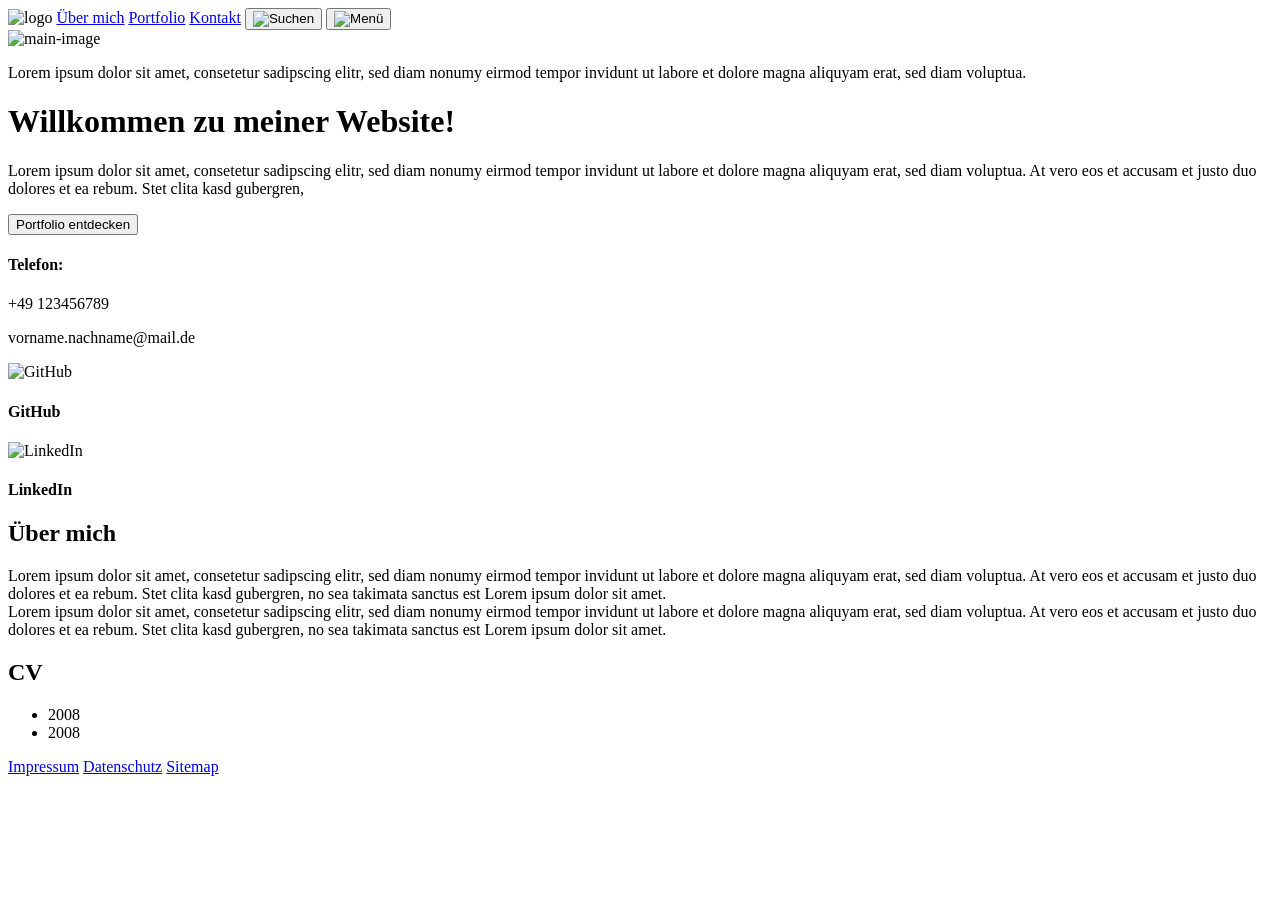
==== index.html @ ef8e137d "Add Website-Files" ====
<!doctype html>
<html lang="de">
  <head>
    <meta charset="UTF-8" />
    <meta name="viewport" content="width=device-width, initial-scale=1.0" />
    <title>Document</title>
  </head>

  <body>
    <header>
      <nav>
        <img src="logo.svg" alt="logo" />
        <a href="ueber-mich">Über mich</a>
        <a href="portfolio">Portfolio</a>
        <a href="kontact">Kontakt</a>
        <button>
          <img src="suchen.svg" alt="Suchen" />
        </button>
        <button>
          <img src="menue.svg" alt="Menü" />
        </button>
      </nav>
    </header>

    <main>
      <div>
        <img src="main-image.svg" alt="main-image" />
        <p>
          Lorem ipsum dolor sit amet, consetetur sadipscing elitr, sed diam
          nonumy eirmod tempor invidunt ut labore et dolore magna aliquyam erat,
          sed diam voluptua.
        </p>
      </div>
      <div>
        <h1>Willkommen zu meiner Website!</h1>
        <p>
          Lorem ipsum dolor sit amet, consetetur sadipscing elitr, sed diam
          nonumy eirmod tempor invidunt ut labore et dolore magna aliquyam erat,
          sed diam voluptua. At vero eos et accusam et justo duo dolores et ea
          rebum. Stet clita kasd gubergren,
        </p>
        <button>
          <a href="portfolio"></a>
          Portfolio entdecken
        </button>
      </div>
    </main>

    <section>
      <div>
        <h4>Telefon:</h4>
        <p>+49 123456789</p>
      </div>
      <div>
        <p>vorname.nachname@mail.de</p>
      </div>
    </section>

    <section>
      <article>
        <img src="github.png" alt="GitHub" />
        <h4>GitHub</h4>
      </article>
      <article>
        <img src="LinkedIn.png" alt="LinkedIn" />
        <h4>LinkedIn</h4>
      </article>
    </section>

    <section>
      <div>
        <h2>Über mich</h2>
        <p>
          Lorem ipsum dolor sit amet, consetetur sadipscing elitr, sed diam
          nonumy eirmod tempor invidunt ut labore et dolore magna aliquyam erat,
          sed diam voluptua. At vero eos et accusam et justo duo dolores et ea
          rebum. Stet clita kasd gubergren, no sea takimata sanctus est Lorem
          ipsum dolor sit amet. <br />
          Lorem ipsum dolor sit amet, consetetur sadipscing elitr, sed diam
          nonumy eirmod tempor invidunt ut labore et dolore magna aliquyam erat,
          sed diam voluptua. At vero eos et accusam et justo duo dolores et ea
          rebum. Stet clita kasd gubergren, no sea takimata sanctus est Lorem
          ipsum dolor sit amet.
        </p>
      </div>
      <div>
        <h2>CV</h2>
        <ul>
          <li>2008</li>
          <li>2008</li>
        </ul>
      </div>
    </section>
    <footer>
      <a href="impressum">Impressum</a>
      <a href="datenschutz">Datenschutz</a>
      <a href="sitemap">Sitemap</a>
    </footer>
  </body>
</html>
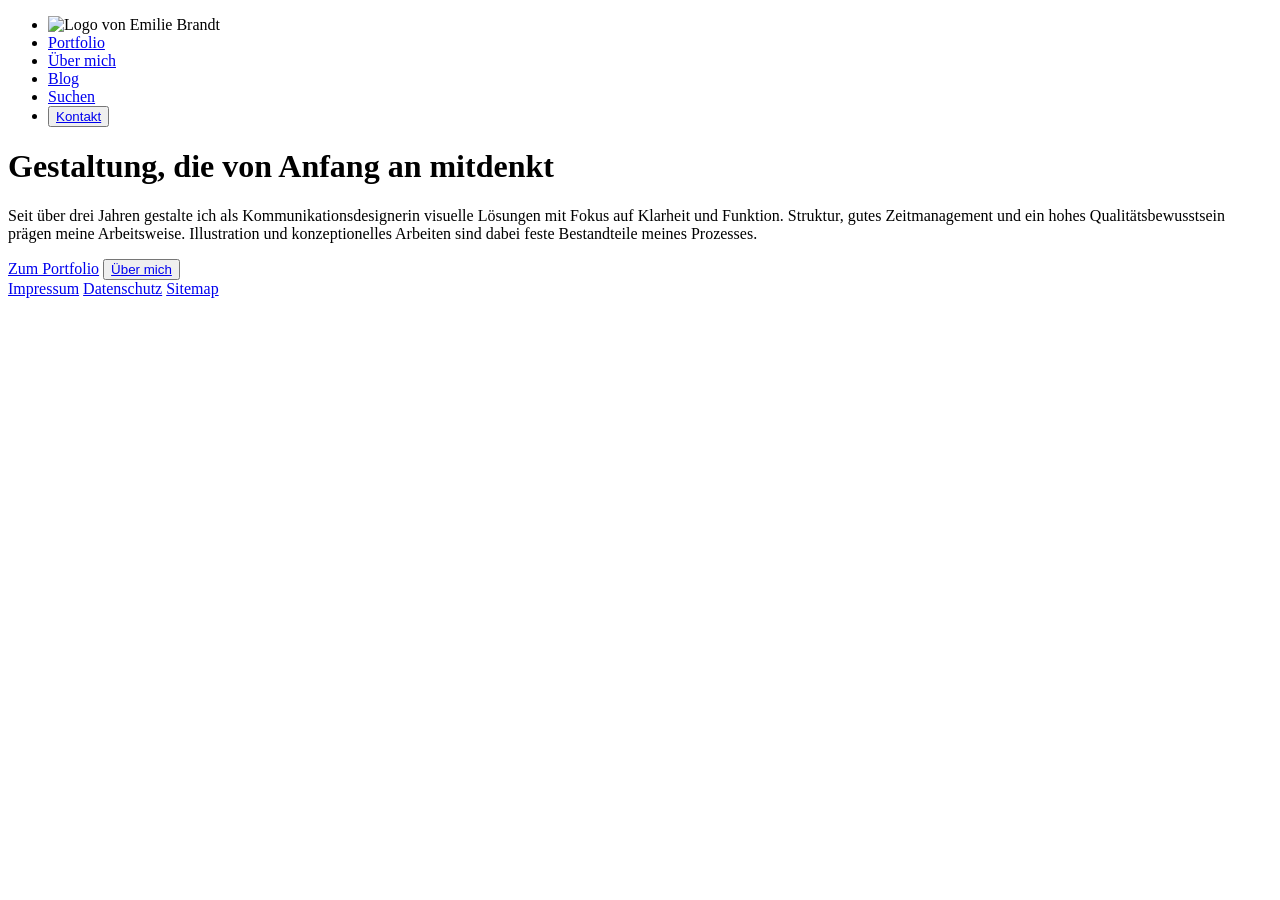
==== commit 78c18bd7: "update file" ====
--- a/index.html
+++ b/index.html
@@ -3,94 +3,38 @@
   <head>
     <meta charset="UTF-8" />
     <meta name="viewport" content="width=device-width, initial-scale=1.0" />
+    <link rel="stylesheet" href="./css/styles.css" />
     <title>Document</title>
   </head>
 
   <body>
     <header>
       <nav>
-        <img src="logo.svg" alt="logo" />
-        <a href="ueber-mich">Über mich</a>
-        <a href="portfolio">Portfolio</a>
-        <a href="kontact">Kontakt</a>
-        <button>
-          <img src="suchen.svg" alt="Suchen" />
-        </button>
-        <button>
-          <img src="menue.svg" alt="Menü" />
-        </button>
+        <ul>
+          <li><img src="logo.svg" alt="Logo von Emilie Brandt" /></li>
+          <li><a href="portfolio">Portfolio</a></li>
+          <li><a href="uebermich">Über mich</a></li>
+          <li><a href="blog">Blog</a></li>
+          <li><a href="suchen">Suchen</a></li>
+          <li>
+            <button><a href="kontakt">Kontakt</a></button>
+          </li>
+        </ul>
       </nav>
     </header>
 
     <main>
-      <div>
-        <img src="main-image.svg" alt="main-image" />
-        <p>
-          Lorem ipsum dolor sit amet, consetetur sadipscing elitr, sed diam
-          nonumy eirmod tempor invidunt ut labore et dolore magna aliquyam erat,
-          sed diam voluptua.
-        </p>
-      </div>
-      <div>
-        <h1>Willkommen zu meiner Website!</h1>
-        <p>
-          Lorem ipsum dolor sit amet, consetetur sadipscing elitr, sed diam
-          nonumy eirmod tempor invidunt ut labore et dolore magna aliquyam erat,
-          sed diam voluptua. At vero eos et accusam et justo duo dolores et ea
-          rebum. Stet clita kasd gubergren,
-        </p>
-        <button>
-          <a href="portfolio"></a>
-          Portfolio entdecken
-        </button>
-      </div>
+      <h1>Gestaltung, die von Anfang an mitdenkt</h1>
+      <p>
+        Seit über drei Jahren gestalte ich als Kommunikationsdesignerin visuelle
+        Lösungen mit Fokus auf Klarheit und Funktion. Struktur, gutes
+        Zeitmanagement und ein hohes Qualitätsbewusstsein prägen meine
+        Arbeitsweise. Illustration und konzeptionelles Arbeiten sind dabei feste
+        Bestandteile meines Prozesses.
+      </p>
+      <a href="portfolio">Zum Portfolio</a>
+      <button><a href="uebermich">Über mich</a></button>
     </main>
-
-    <section>
-      <div>
-        <h4>Telefon:</h4>
-        <p>+49 123456789</p>
-      </div>
-      <div>
-        <p>vorname.nachname@mail.de</p>
-      </div>
-    </section>
-
-    <section>
-      <article>
-        <img src="github.png" alt="GitHub" />
-        <h4>GitHub</h4>
-      </article>
-      <article>
-        <img src="LinkedIn.png" alt="LinkedIn" />
-        <h4>LinkedIn</h4>
-      </article>
-    </section>
-
-    <section>
-      <div>
-        <h2>Über mich</h2>
-        <p>
-          Lorem ipsum dolor sit amet, consetetur sadipscing elitr, sed diam
-          nonumy eirmod tempor invidunt ut labore et dolore magna aliquyam erat,
-          sed diam voluptua. At vero eos et accusam et justo duo dolores et ea
-          rebum. Stet clita kasd gubergren, no sea takimata sanctus est Lorem
-          ipsum dolor sit amet. <br />
-          Lorem ipsum dolor sit amet, consetetur sadipscing elitr, sed diam
-          nonumy eirmod tempor invidunt ut labore et dolore magna aliquyam erat,
-          sed diam voluptua. At vero eos et accusam et justo duo dolores et ea
-          rebum. Stet clita kasd gubergren, no sea takimata sanctus est Lorem
-          ipsum dolor sit amet.
-        </p>
-      </div>
-      <div>
-        <h2>CV</h2>
-        <ul>
-          <li>2008</li>
-          <li>2008</li>
-        </ul>
-      </div>
-    </section>
     <footer>
       <a href="impressum">Impressum</a>
       <a href="datenschutz">Datenschutz</a>
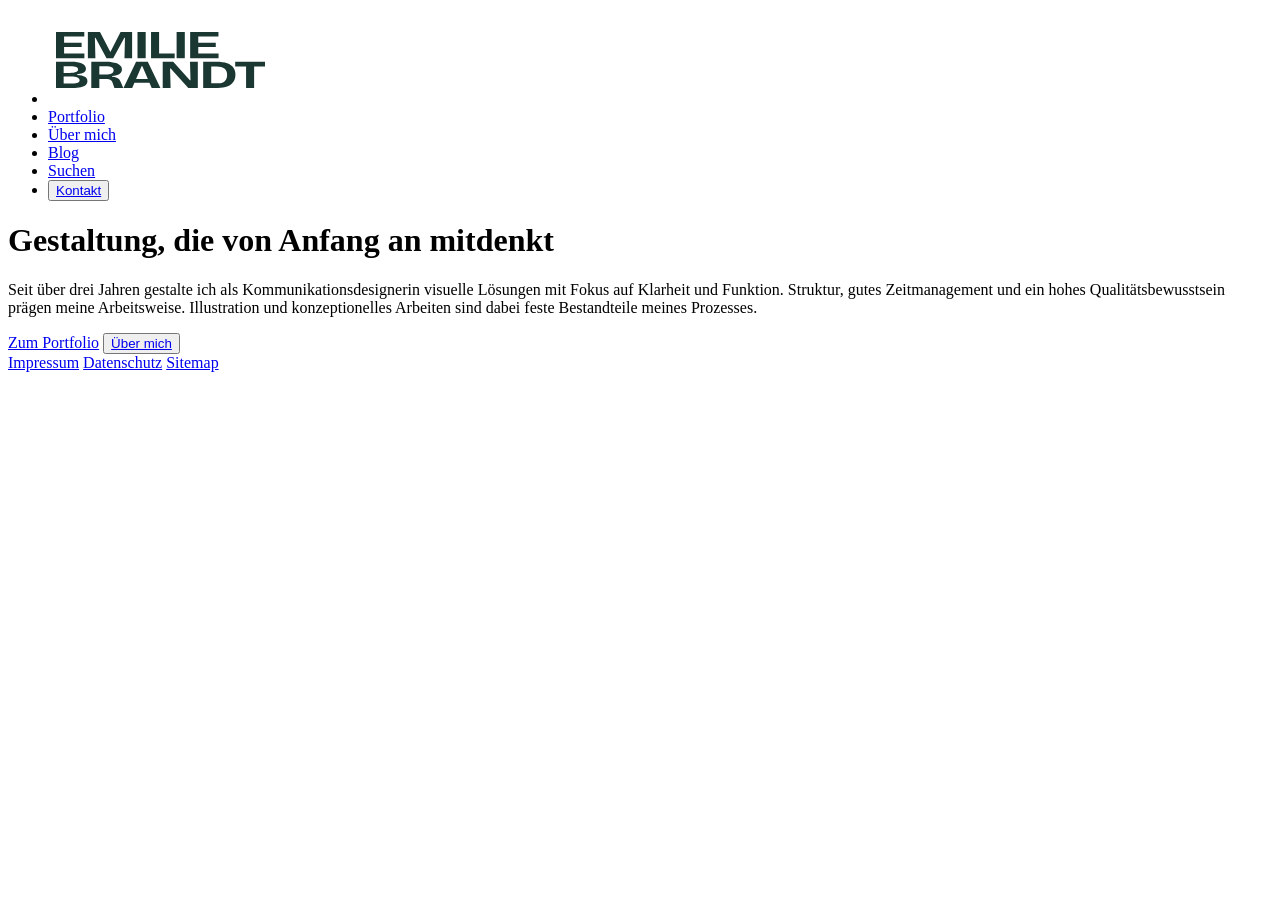
==== commit ce34634d: "update files" ====
--- a/index.html
+++ b/index.html
@@ -3,7 +3,7 @@
   <head>
     <meta charset="UTF-8" />
     <meta name="viewport" content="width=device-width, initial-scale=1.0" />
-    <link rel="stylesheet" href="./css/styles.css" />
+    <link rel="stylesheet" href="./css/global.css" />
     <title>Document</title>
   </head>
 
@@ -11,7 +11,12 @@
     <header>
       <nav>
         <ul>
-          <li><img src="logo.svg" alt="Logo von Emilie Brandt" /></li>
+          <li>
+            <img
+              src="./assets/logo_emiliebrandt.svg"
+              alt="Logo von Emilie Brandt"
+            />
+          </li>
           <li><a href="portfolio">Portfolio</a></li>
           <li><a href="uebermich">Über mich</a></li>
           <li><a href="blog">Blog</a></li>
--- a/css/global.css
+++ b/css/global.css
@@ -0,0 +1,7 @@
+@import "variables.css";
+
+*,
+*: : before,
+*: : after {
+  box-sizing: border-box;
+}
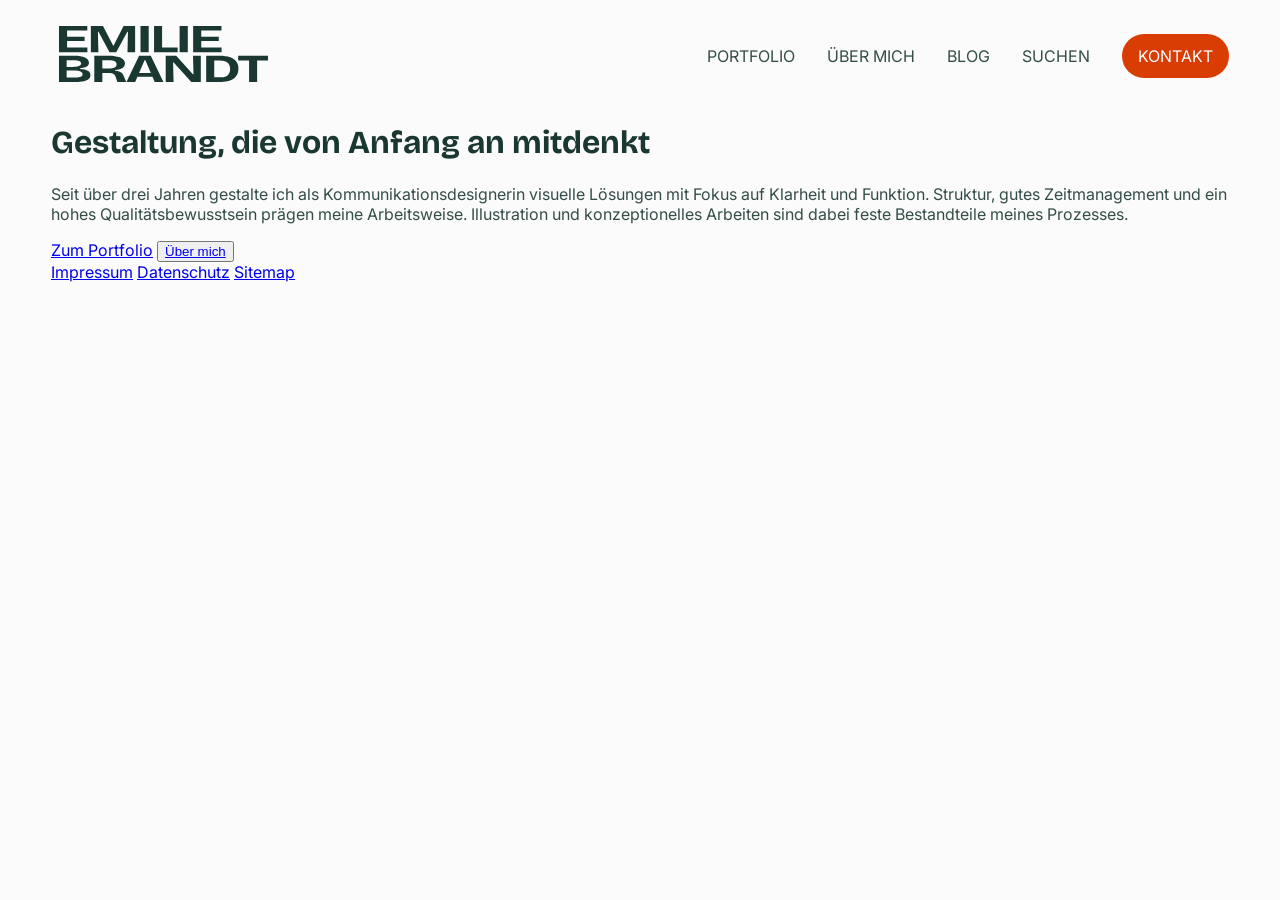
==== commit a8aac044: "update files" ====
--- a/index.html
+++ b/index.html
@@ -4,25 +4,65 @@
     <meta charset="UTF-8" />
     <meta name="viewport" content="width=device-width, initial-scale=1.0" />
     <link rel="stylesheet" href="./css/global.css" />
-    <title>Document</title>
+    <link rel="preconnect" href="https://fonts.googleapis.com" />
+    <link rel="preconnect" href="https://fonts.gstatic.com" crossorigin />
+    <link
+      href="https://fonts.googleapis.com/css2?family=Bricolage+Grotesque:opsz,wght@12..96,200..800&display=swap"
+      rel="stylesheet"
+    />
+    <link rel="preconnect" href="https://fonts.googleapis.com" />
+    <link rel="preconnect" href="https://fonts.gstatic.com" crossorigin />
+    <link
+      href="https://fonts.googleapis.com/css2?family=Inter:ital,opsz,wght@0,14..32,100..900;1,14..32,100..900&display=swap"
+      rel="stylesheet"
+    />
+    <title>Emilie Brandt</title>
   </head>
 
   <body>
     <header>
-      <nav>
-        <ul>
+      <nav class="navigation" aria-label="Hauptnavigation">
+        <a class="navigation-logo" href="startseite">
+          <img
+            src="./assets/logo_emiliebrandt.svg"
+            alt="Logo von Emilie Brandt"
+          />
+        </a>
+        <ul class="navigation__list">
           <li>
-            <img
-              src="./assets/logo_emiliebrandt.svg"
-              alt="Logo von Emilie Brandt"
-            />
+            <a
+              class="navigation__list-link"
+              href="portfolio.de"
+              aria-current="page"
+              >Portfolio</a
+            >
           </li>
-          <li><a href="portfolio">Portfolio</a></li>
-          <li><a href="uebermich">Über mich</a></li>
-          <li><a href="blog">Blog</a></li>
-          <li><a href="suchen">Suchen</a></li>
           <li>
-            <button><a href="kontakt">Kontakt</a></button>
+            <a
+              class="navigation__list-link"
+              href="uebermich.de"
+              aria-current="page"
+              >Über mich</a
+            >
+          </li>
+          <li>
+            <a class="navigation__list-link" href="blog" aria-current="page"
+              >Blog</a
+            >
+          </li>
+          <li>
+            <a class="navigation__list-link" href="suchen" aria-current="page"
+              >Suchen</a
+            >
+          </li>
+          <li>
+            <a
+              class="primary__button"
+              href="kontakt"
+              aria-current="page"
+              class="btn"
+              >Kontakt</a
+            >
           </li>
         </ul>
       </nav>
@@ -40,6 +80,7 @@
       <a href="portfolio">Zum Portfolio</a>
       <button><a href="uebermich">Über mich</a></button>
     </main>
+    <aside></aside>
     <footer>
       <a href="impressum">Impressum</a>
       <a href="datenschutz">Datenschutz</a>
--- a/css/global.css
+++ b/css/global.css
@@ -1,7 +1,29 @@
 @import "variables.css";
+@import "styles.css";
 
 *,
 *: : before,
 *: : after {
   box-sizing: border-box;
 }
+
+html {
+  background-color: var(--primary-background);
+}
+
+body {
+  font-family: Inter;
+  color: var(--body-text);
+  padding: 10px 51px;
+  margin: 0;
+}
+
+h1,
+h2,
+h3,
+h4,
+h5,
+h6 {
+  font-family: Bricolage Grotesque;
+  color: var(--main-text);
+}
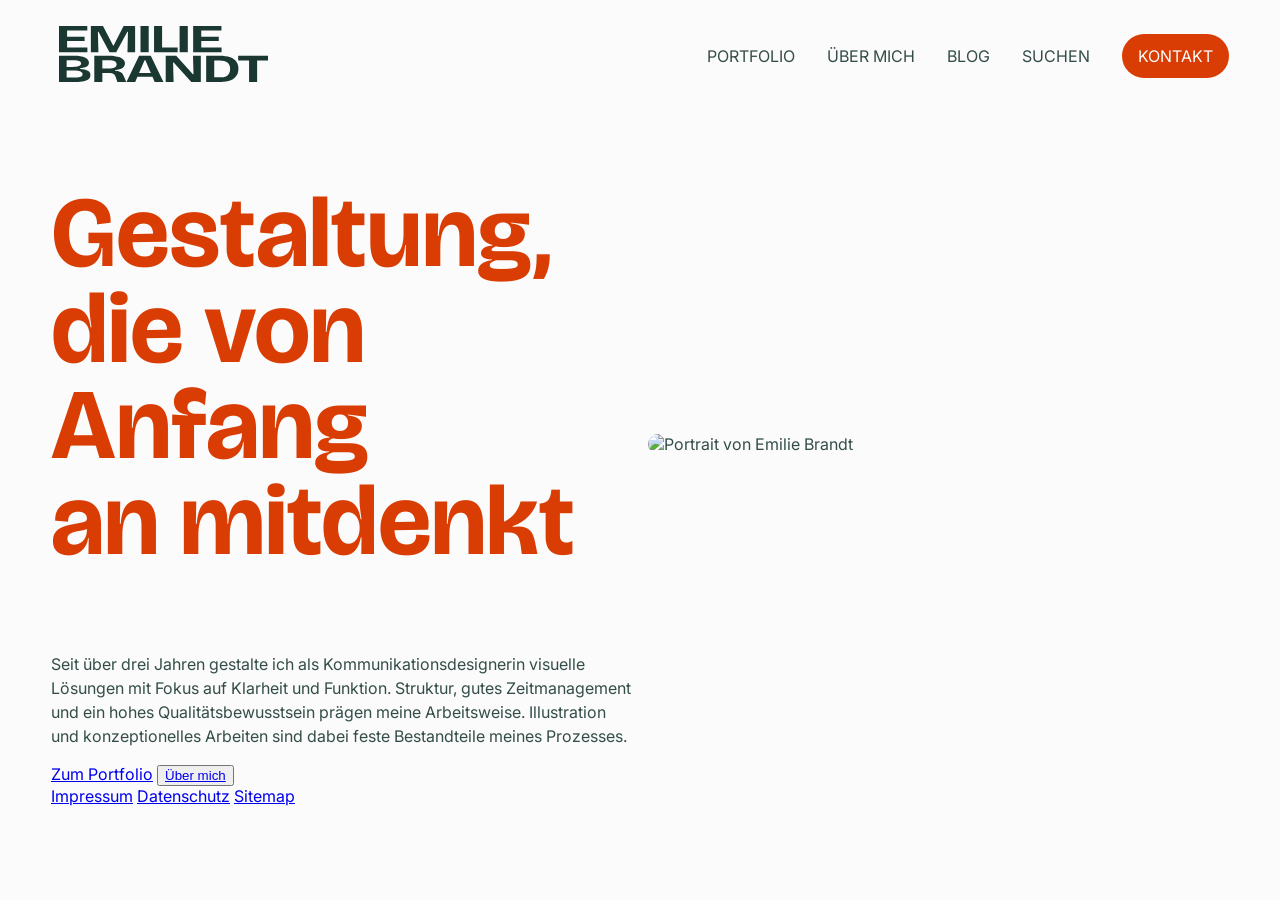
==== commit d7c24558: "update files" ====
--- a/index.html
+++ b/index.html
@@ -2,7 +2,10 @@
 <html lang="de">
   <head>
     <meta charset="UTF-8" />
-    <meta name="viewport" content="width=device-width, initial-scale=1.0" />
+    <meta
+      name="viewport"
+      content="width=device-width, initial-scale=1, shrink-to-fit=no"
+    />
     <link rel="stylesheet" href="./css/global.css" />
     <link rel="preconnect" href="https://fonts.googleapis.com" />
     <link rel="preconnect" href="https://fonts.gstatic.com" crossorigin />
@@ -69,16 +72,28 @@
     </header>
 
     <main>
-      <h1>Gestaltung, die von Anfang an mitdenkt</h1>
-      <p>
-        Seit über drei Jahren gestalte ich als Kommunikationsdesignerin visuelle
-        Lösungen mit Fokus auf Klarheit und Funktion. Struktur, gutes
-        Zeitmanagement und ein hohes Qualitätsbewusstsein prägen meine
-        Arbeitsweise. Illustration und konzeptionelles Arbeiten sind dabei feste
-        Bestandteile meines Prozesses.
-      </p>
-      <a href="portfolio">Zum Portfolio</a>
-      <button><a href="uebermich">Über mich</a></button>
+      <section class="hero">
+        <div class="hero__text">
+          <h1>
+            Gestaltung,<br />
+            die von Anfang <br />an mitdenkt
+          </h1>
+          <p>
+            Seit über drei Jahren gestalte ich als Kommunikationsdesignerin
+            visuelle Lösungen mit Fokus auf Klarheit und Funktion. Struktur,
+            gutes Zeitmanagement und ein hohes Qualitätsbewusstsein prägen meine
+            Arbeitsweise. Illustration und konzeptionelles Arbeiten sind dabei
+            feste Bestandteile meines Prozesses.
+          </p>
+          <a href="portfolio">Zum Portfolio</a>
+          <button><a href="uebermich">Über mich</a></button>
+        </div>
+        <img
+          class="hero__image"
+          src="./assets/portait-emiliebrandt.svg"
+          alt="Portrait von Emilie Brandt"
+        />
+      </section>
     </main>
     <aside></aside>
     <footer>
--- a/css/global.css
+++ b/css/global.css
@@ -18,6 +18,7 @@
   margin: 0;
 }
 
+/* headlines + text */
 h1,
 h2,
 h3,
@@ -27,3 +28,36 @@
   font-family: Bricolage Grotesque;
   color: var(--main-text);
 }
+
+h1 {
+  color: var(--secondary);
+  font-size: 6.25rem;
+  font-weight: 700;
+  line-height: 6rem;
+}
+
+p {
+  font-size: 1rem;
+  font-weight: 400;
+  line-height: 1.5rem;
+}
+
+/* buttons */
+.primary__button {
+  display: inline-block;
+  padding: var(--spacing-s) var(--spacing-m);
+  border-radius: 999px;
+  background-color: var(--secondary);
+  font-weight: 400;
+  border: none;
+  cursor: pointer;
+  color: var(--primary-background);
+  text-transform: uppercase;
+  text-decoration: none;
+}
+
+.primary__button:focus-visible {
+  outline: 2px solid var(--secondary);
+  outline-offset: 4px;
+  border-radius: 999px;
+}
